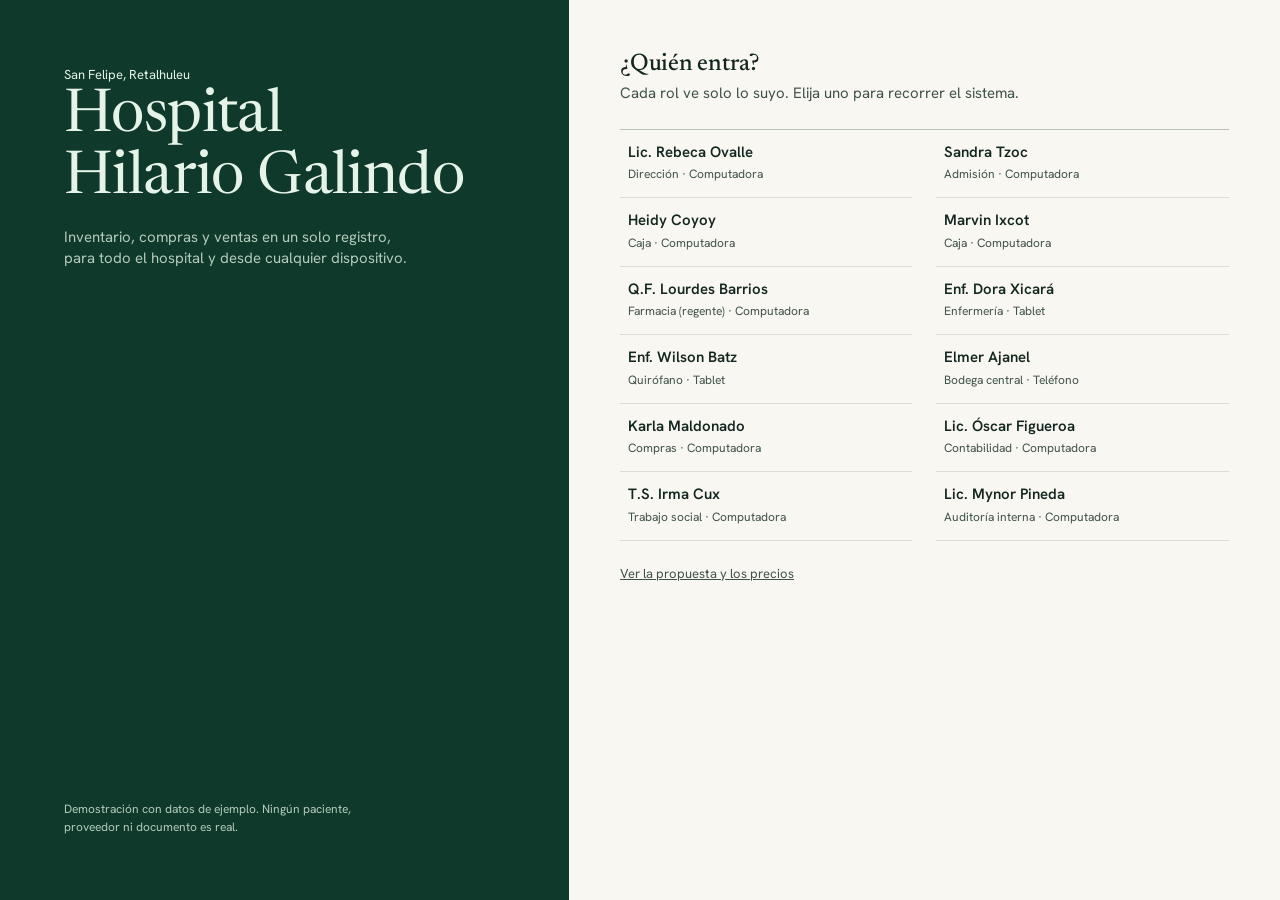
==== index.html @ c1bf3d7d "Demo del sistema y propuesta para el Hospital Hilario Galindo Co-Authored-By: Claude Opus 5.5 <norep" ====
<!doctype html>
<html lang="es">
<head>
<meta charset="utf-8">
<meta name="viewport" content="width=device-width, initial-scale=1, viewport-fit=cover">
<title>Hospital Hilario Galindo · Inventario, compras y ventas</title>
<meta name="description" content="Demostración del sistema de inventario, compras y ventas para el Patronato Pro-Salud del Hospital Hilario Galindo.">
<meta name="robots" content="noindex">
<meta name="theme-color" content="#1d4438">
<link rel="icon" href="data:image/svg+xml,%3Csvg xmlns='http://www.w3.org/2000/svg' viewBox='0 0 32 32'%3E%3Crect width='32' height='32' rx='6' fill='%231d4438'/%3E%3Cpath d='M13 7h6v6h6v6h-6v6h-6v-6H7v-6h6z' fill='%23f6f1e6'/%3E%3C/svg%3E">
<link rel="preconnect" href="https://fonts.googleapis.com">
<link rel="preconnect" href="https://fonts.gstatic.com" crossorigin>
<link href="https://fonts.googleapis.com/css2?family=Hanken+Grotesk:wght@400;500;600;700&family=Newsreader:opsz,wght@6..72,400;6..72,500&display=swap" rel="stylesheet">
<link rel="stylesheet" href="css/app.css">
</head>
<body>
<div id="raiz"></div>
<script src="js/iconos.js"></script>
<script src="js/datos.js"></script>
<script src="js/motor.js"></script>
<script src="js/ui.js"></script>
<script src="js/app.js"></script>
<script src="js/vistas/comun.js"></script>
<script src="js/vistas/operacion.js"></script>
<script src="js/vistas/inventario.js"></script>
<script src="js/vistas/control.js"></script>
</body>
</html>
---- css/app.css ----
/* Hospital Hilario Galindo · Demo ERP
   Idea: libro de registro. Hojas de papel cálido, líneas finas, cifras alineadas,
   verde pino del hospital y un solo color de alerta. */
:root {
  --papel: oklch(97.6% .009 95);
  --hoja: oklch(99.2% .004 95);
  --hoja-2: oklch(95.2% .012 110);
  --linea: oklch(89.5% .014 120);
  --linea-f: oklch(80% .02 130);
  --tinta: oklch(25% .028 170);
  --tinta-2: oklch(42% .026 170);
  --tinta-3: oklch(50% .022 170);
  --pino: oklch(31% .052 168);
  --pino-2: oklch(38% .06 168);
  --pino-3: oklch(46% .07 165);
  --pino-suave: oklch(93% .03 160);
  --sobre-pino: oklch(95% .02 150);
  --sobre-pino-2: oklch(82% .035 155);
  --alerta: oklch(50% .17 32);
  --alerta-suave: oklch(94.5% .035 40);
  --ambar: oklch(52% .11 75);
  --ambar-suave: oklch(94.5% .05 88);
  --bien: oklch(44% .09 155);
  --bien-suave: oklch(93.5% .045 155);
  --azul: oklch(44% .09 245);
  --azul-suave: oklch(94% .025 245);
  --titulo: 'Newsreader', Georgia, serif;
  --cuerpo: 'Hanken Grotesk', 'Segoe UI', sans-serif;
  --ease-out: cubic-bezier(.23, 1, .32, 1);
  --r: 6px;
  --lateral: 236px;
  --s1: 4px; --s2: 8px; --s3: 12px; --s4: 16px; --s5: 24px; --s6: 32px; --s7: 48px;
  --t-xs: .75rem; --t-s: .8125rem; --t-m: .9375rem; --t-l: 1.125rem; --t-xl: 1.5rem; --t-xxl: clamp(1.75rem, 1.4rem + 1.2vw, 2.25rem);
}
* { box-sizing: border-box; }
html { -webkit-text-size-adjust: 100%; }
body { margin: 0; background: var(--papel); color: var(--tinta); font: 400 var(--t-m)/1.45 var(--cuerpo); -webkit-font-smoothing: antialiased; overflow-x: hidden; }
h1, h2, h3, p { margin: 0; }
h1, h2 { font-family: var(--titulo); font-weight: 500; letter-spacing: -.01em; line-height: 1.15; }
h1 { font-size: var(--t-xxl); }
h2 { font-size: var(--t-xl); }
h3 { font-size: var(--t-m); font-weight: 650; }
a { color: inherit; }
button, input, select, textarea { font: inherit; color: inherit; }
button { cursor: pointer; background: none; border: 0; padding: 0; }
svg.ic { width: 1.15em; height: 1.15em; flex: none; stroke: currentColor; stroke-width: 1.75; fill: none; stroke-linecap: round; stroke-linejoin: round; vertical-align: -.2em; }
:focus-visible { outline: 2px solid var(--pino-3); outline-offset: 2px; }
.sr { position: absolute; width: 1px; height: 1px; overflow: hidden; clip-path: inset(50%); }
.num { font-variant-numeric: tabular-nums; }
.der { text-align: right; }
.mudo { color: var(--tinta-2); }
.peq { font-size: var(--t-s); }
.fuerte { font-weight: 650; }
.nowrap { white-space: nowrap; }

/* ---------- marco ---------- */
.banda { background: var(--pino); color: var(--sobre-pino); font-size: var(--t-xs); padding: 5px var(--s4); display: flex; gap: var(--s4); align-items: center; justify-content: space-between; letter-spacing: .01em; border-bottom: 1px solid var(--pino-2); }
.banda a { color: var(--sobre-pino); }
.app { display: grid; grid-template-columns: var(--lateral) minmax(0, 1fr); min-height: calc(100dvh - 28px); }
.lateral { background: var(--pino); color: var(--sobre-pino); display: flex; flex-direction: column; position: sticky; top: 0; height: 100dvh; padding: var(--s4) var(--s3); overflow-y: auto; }
.marca { padding: var(--s2) var(--s2) var(--s5); }
.marca b { display: block; font: 500 1.25rem/1.15 var(--titulo); }
.marca span { font-size: var(--t-xs); color: var(--sobre-pino-2); }
.menu { display: flex; flex-direction: column; gap: 2px; flex: 1; }
.menu a { display: flex; align-items: center; gap: var(--s3); padding: 9px var(--s3); border-radius: var(--r); text-decoration: none; color: var(--sobre-pino-2); font-weight: 500; position: relative; transition: background-color 140ms var(--ease-out), color 140ms var(--ease-out); }
.menu a[aria-current] { background: var(--pino-2); color: var(--sobre-pino); }
.menu .cuenta { margin-left: auto; font-size: var(--t-xs); background: var(--alerta); color: var(--hoja); min-width: 20px; height: 20px; padding: 0 6px; border-radius: 10px; display: grid; place-items: center; font-variant-numeric: tabular-nums; }
.quien { border-top: 1px solid var(--pino-2); padding: var(--s3) var(--s2) 0; margin-top: var(--s3); font-size: var(--t-s); }
.quien b { display: block; font-weight: 600; }
.quien span { color: var(--sobre-pino-2); font-size: var(--t-xs); display: block; }
.quien button { color: var(--sobre-pino-2); display: inline-flex; gap: var(--s2); align-items: center; margin-top: var(--s2); min-height: 32px; font-size: var(--t-s); }
.central { min-width: 0; display: flex; flex-direction: column; }
.tope { display: flex; align-items: center; gap: var(--s4); padding: var(--s3) var(--s6); border-bottom: 1px solid var(--linea); background: var(--papel); position: sticky; top: 0; z-index: 20; }
.tope .ruta { font-size: var(--t-s); color: var(--tinta-2); white-space: nowrap; overflow: hidden; text-overflow: ellipsis; min-width: 0; }
.buscar-global { margin-left: auto; position: relative; flex: 0 1 340px; min-width: 0; }
.buscar-global svg { position: absolute; left: 10px; top: 50%; transform: translateY(-50%); color: var(--tinta-2); pointer-events: none; }
.buscar-global input[type=search] { width: 100%; padding: 8px 12px 8px 34px; border: 1px solid var(--linea-f); border-radius: var(--r); background: var(--hoja); min-height: 38px; }
.pulso { display: inline-flex; align-items: center; gap: var(--s2); font-size: var(--t-xs); color: var(--tinta-2); white-space: nowrap; }
.pulso i { width: 8px; height: 8px; border-radius: 50%; background: var(--bien); }
.pulso.late i { animation: late 700ms var(--ease-out); }
@keyframes late { 0% { transform: scale(1); } 40% { transform: scale(1.7); } 100% { transform: scale(1); } }
.vista { padding: var(--s5) var(--s6) var(--s7); max-width: 1440px; width: 100%; }
.cabeza { display: flex; flex-wrap: wrap; gap: var(--s3) var(--s4); align-items: flex-end; margin-bottom: var(--s5); }
.cabeza .txt { flex: 1 1 280px; min-width: 0; }
.cabeza p { color: var(--tinta-2); margin-top: var(--s1); max-width: 68ch; }
.acciones { display: flex; flex-wrap: wrap; gap: var(--s2); align-items: center; }
.barra-movil { display: none; }

/* ---------- botones ---------- */
.btn { display: inline-flex; align-items: center; justify-content: center; gap: var(--s2); padding: 8px 14px; min-height: 40px; border-radius: var(--r); font-weight: 600; font-size: var(--t-s); border: 1px solid var(--linea-f); background: var(--hoja); color: var(--tinta); text-decoration: none; white-space: nowrap; transition: background-color 140ms var(--ease-out), border-color 140ms var(--ease-out), transform 120ms var(--ease-out); }
.btn:active { transform: scale(.97); }
.btn.pri { background: var(--pino); border-color: var(--pino); color: var(--sobre-pino); }
.btn.peligro { background: var(--alerta); border-color: var(--alerta); color: var(--hoja); }
.btn.nada { border-color: transparent; background: transparent; color: var(--tinta-2); }
.btn.chico { min-height: 32px; padding: 4px 10px; }
.btn[disabled] { opacity: .5; cursor: not-allowed; }
.ojo, .lapiz { display: inline-grid; place-items: center; width: 34px; height: 34px; border-radius: var(--r); color: var(--tinta-2); transition: background-color 140ms var(--ease-out); }
.ojo:active, .lapiz:active { transform: scale(.97); }
@media (hover: hover) and (pointer: fine) {
  .btn:hover { background: var(--hoja-2); }
  .btn.pri:hover { background: var(--pino-2); }
  .btn.peligro:hover { background: oklch(45% .17 32); }
  .menu a:hover { background: var(--pino-2); color: var(--sobre-pino); }
  .ojo:hover, .lapiz:hover { background: var(--hoja-2); color: var(--tinta); }
  tr.clic:hover td { background: var(--hoja-2); }
  .fila-pend:hover { background: var(--hoja-2); }
  .opcion:hover { background: var(--hoja-2); }
  .persona:hover { background: var(--hoja-2); }
}

/* ---------- pestañas y filtros ---------- */
.tabs { display: flex; flex-wrap: wrap; gap: var(--s1) var(--s5); border-bottom: 1px solid var(--linea-f); margin-bottom: var(--s5); }
.tabs a, .tabs button { padding: var(--s2) 0 10px; text-decoration: none; color: var(--tinta-2); font-weight: 550; font-size: var(--t-m); border-bottom: 2px solid transparent; margin-bottom: -1px; display: inline-flex; gap: 6px; align-items: center; min-height: 40px; }
.tabs [aria-selected="true"] { color: var(--tinta); border-color: var(--pino); }
.tabs .cuenta { font-size: var(--t-xs); background: var(--alerta-suave); color: var(--alerta); padding: 0 6px; border-radius: 9px; font-variant-numeric: tabular-nums; }
.filtros { display: flex; flex-wrap: wrap; gap: var(--s2) var(--s3); align-items: center; margin-bottom: var(--s4); }
.filtros .campo-b { flex: 1 1 260px; position: relative; min-width: 0; }
.filtros .campo-b input[type=search] { padding-left: 34px; }
.filtros .campo-b svg { position: absolute; left: 10px; top: 50%; transform: translateY(-50%); color: var(--tinta-2); pointer-events: none; }
.chips { display: flex; flex-wrap: wrap; gap: var(--s1); }
.chip { padding: 5px 12px; border-radius: 16px; border: 1px solid var(--linea-f); font-size: var(--t-s); font-weight: 550; color: var(--tinta-2); min-height: 34px; display: inline-flex; align-items: center; gap: 6px; background: var(--hoja); transition: background-color 140ms var(--ease-out); }
.chip[aria-pressed="true"] { background: var(--pino); color: var(--sobre-pino); border-color: var(--pino); }
.chip:active { transform: scale(.97); }

/* ---------- campos ---------- */
.campo { display: flex; flex-direction: column; gap: var(--s1); min-width: 0; }
.campo label, .etq { font-size: var(--t-s); font-weight: 600; color: var(--tinta-2); }
.campo .ayuda { font-size: var(--t-xs); color: var(--tinta-2); }
input[type=text], input[type=search], input[type=number], input[type=date], input[type=tel], input[type=password], select, textarea { width: 100%; padding: 8px 10px; border: 1px solid var(--linea-f); border-radius: var(--r); background: var(--hoja); min-height: 40px; }
input:focus, select:focus, textarea:focus { outline: 2px solid var(--pino-3); outline-offset: 0; border-color: var(--pino-3); }
textarea { min-height: 72px; resize: vertical; }
.rejilla { display: grid; grid-template-columns: repeat(auto-fit, minmax(190px, 1fr)); gap: var(--s4); }
.rejilla .ancho { grid-column: 1 / -1; }

/* ---------- tablas (se vuelven fichas en teléfono: nada se mueve a los lados) ---------- */
.tabla-marco { background: var(--hoja); border: 1px solid var(--linea); border-radius: var(--r); }
table.t { width: 100%; border-collapse: collapse; font-size: var(--t-s); font-variant-numeric: tabular-nums; }
table.t th { text-align: left; font-weight: 600; font-size: var(--t-xs); color: var(--tinta-2); padding: 10px 12px; border-bottom: 1px solid var(--linea-f); white-space: nowrap; background: var(--hoja); }
table.t td { padding: 9px 12px; border-bottom: 1px solid var(--linea); vertical-align: middle; overflow-wrap: anywhere; transition: background-color 120ms var(--ease-out); }
table.t tr:last-child td { border-bottom: 0; }
table.t .der { text-align: right; }
table.t tfoot td { border-top: 1px solid var(--tinta-3); border-bottom: 0; font-weight: 650; }
tr.clic { cursor: pointer; }
.t-sub { display: block; color: var(--tinta-2); font-size: var(--t-xs); }
.pagina { display: flex; align-items: center; justify-content: space-between; gap: var(--s3); padding: var(--s2) var(--s3); border-top: 1px solid var(--linea); font-size: var(--t-s); color: var(--tinta-2); flex-wrap: wrap; }
.pagina .acciones { gap: var(--s1); }
.vacio { padding: var(--s6) var(--s4); text-align: center; color: var(--tinta-2); }
.vacio b { display: block; color: var(--tinta); font: 500 var(--t-l) var(--titulo); margin-bottom: var(--s1); }

/* ---------- marcas ---------- */
.et { display: inline-flex; align-items: center; gap: 4px; padding: 1px 8px; border-radius: 10px; font-size: var(--t-xs); font-weight: 600; white-space: nowrap; background: var(--hoja-2); color: var(--tinta-2); }
.et.bien { background: var(--bien-suave); color: var(--bien); }
.et.alerta { background: var(--alerta-suave); color: var(--alerta); }
.et.ambar { background: var(--ambar-suave); color: var(--ambar); }
.et.azul { background: var(--azul-suave); color: var(--azul); }
.et.pino { background: var(--pino-suave); color: var(--pino-2); }

/* ---------- inicio ---------- */
.dos { display: grid; grid-template-columns: minmax(0, 1.7fr) minmax(280px, 1fr); gap: var(--s6); align-items: start; }
.cifras { display: flex; flex-wrap: wrap; border-top: 1px solid var(--tinta-3); border-bottom: 1px solid var(--linea-f); margin-bottom: var(--s6); }
.cifra { flex: 1 1 170px; padding: var(--s3) var(--s4) var(--s3) 0; min-width: 0; }
.cifra + .cifra { padding-left: var(--s4); border-left: 1px solid var(--linea); }
.cifra span { display: block; font-size: var(--t-xs); font-weight: 600; color: var(--tinta-2); }
.cifra b { display: block; font: 500 clamp(1.3rem, 1.1rem + .7vw, 1.65rem)/1.2 var(--titulo); font-variant-numeric: lining-nums tabular-nums; margin-top: 2px; overflow-wrap: anywhere; }
.cifra small { font-size: var(--t-xs); color: var(--tinta-2); }
.seccion { margin-bottom: var(--s6); }
.seccion > h2, .seccion > .sub-cab h2 { font-size: var(--t-l); margin-bottom: var(--s3); }
.sub-cab { display: flex; gap: var(--s3); justify-content: space-between; align-items: baseline; flex-wrap: wrap; }
.pend { border-top: 1px solid var(--linea-f); }
.fila-pend { display: flex; align-items: center; gap: var(--s3); padding: var(--s3) var(--s2); border-bottom: 1px solid var(--linea); text-decoration: none; min-height: 52px; transition: background-color 120ms var(--ease-out); }
.fila-pend b { font: 500 1.25rem var(--titulo); min-width: 44px; font-variant-numeric: lining-nums tabular-nums; text-align: right; }
.fila-pend .q { flex: 1; min-width: 0; }
.fila-pend .q span { display: block; font-size: var(--t-xs); color: var(--tinta-2); }
.fila-pend.alerta b { color: var(--alerta); }
.fila-pend.ambar b { color: var(--ambar); }
.vivo { list-style: none; margin: 0; padding: 0; font-size: var(--t-s); }
.vivo li { display: grid; grid-template-columns: 20px minmax(0, 1fr) auto; gap: var(--s2); padding: 7px 0; border-bottom: 1px solid var(--linea); align-items: start; }
.vivo li.nuevo { animation: entra 320ms var(--ease-out); }
.vivo li.mal { color: var(--alerta); }
.vivo small { display: block; color: var(--tinta-2); font-size: var(--t-xs); }
.vivo time { color: var(--tinta-2); font-size: var(--t-xs); font-variant-numeric: tabular-nums; }
@keyframes entra { from { opacity: 0; transform: translateY(-6px); } to { opacity: 1; transform: translateY(0); } }
.barras { width: 100%; height: auto; display: block; }
.barras text { font: 500 11px var(--cuerpo); fill: var(--tinta-2); }
.area { display: grid; grid-template-columns: minmax(0, 1fr) auto; gap: 2px var(--s3); padding: var(--s2) 0; font-size: var(--t-s); }
.area i { grid-column: 1 / -1; height: 6px; background: var(--hoja-2); border-radius: 3px; overflow: hidden; display: block; }
.area i u { display: block; height: 100%; background: var(--pino-3); border-radius: 3px; }

/* ---------- ficha de cuenta ---------- */
.ficha { display: grid; grid-template-columns: repeat(auto-fit, minmax(150px, 1fr)); gap: var(--s3) var(--s5); padding: var(--s4) 0; border-top: 1px solid var(--tinta-3); border-bottom: 1px solid var(--linea-f); margin-bottom: var(--s5); }
.ficha div span { display: block; font-size: var(--t-xs); color: var(--tinta-2); font-weight: 600; }
.ficha div b { font-weight: 550; overflow-wrap: anywhere; }
.totales { margin-left: auto; width: min(100%, 340px); font-size: var(--t-m); margin-top: var(--s4); }
.totales div { display: flex; justify-content: space-between; gap: var(--s4); padding: 5px 0; font-variant-numeric: tabular-nums; }
.totales .gran { font: 500 var(--t-xl) var(--titulo); border-top: 1px solid var(--tinta-3); padding-top: var(--s2); margin-top: var(--s1); font-variant-numeric: lining-nums tabular-nums; }
.nota { display: flex; gap: var(--s3); padding: var(--s3) var(--s4); border-radius: var(--r); background: var(--ambar-suave); color: oklch(36% .08 75); font-size: var(--t-s); margin-bottom: var(--s4); align-items: flex-start; }
.nota.info { background: var(--azul-suave); color: oklch(34% .08 245); }
.nota.alerta { background: var(--alerta-suave); color: oklch(40% .15 32); }
.nota.bien { background: var(--bien-suave); color: oklch(34% .08 155); }

/* ---------- hojas apiladas ---------- */
.capa { position: fixed; inset: 0; background: oklch(25% .03 170 / .38); display: flex; justify-content: flex-end; animation: velo 200ms var(--ease-out); }
@keyframes velo { from { opacity: 0; } }
.capa.sale { opacity: 0; transition: opacity 150ms var(--ease-out); }
.hoja { background: var(--hoja); width: min(100%, var(--ancho, 560px)); height: 100dvh; display: flex; flex-direction: column; animation: hoja 260ms var(--ease-out); box-shadow: -8px 0 32px oklch(25% .03 170 / .14); }
.capa.sale .hoja { transform: translateX(32px); transition: transform 150ms var(--ease-out); }
@keyframes hoja { from { transform: translateX(40px); opacity: .4; } to { transform: translateX(0); opacity: 1; } }
.hoja-cab { display: flex; gap: var(--s3); align-items: flex-start; justify-content: space-between; padding: var(--s4) var(--s5); border-bottom: 1px solid var(--linea); }
.hoja-cab h2 { font-size: var(--t-xl); }
.hoja-cab p { color: var(--tinta-2); font-size: var(--t-s); margin-top: 2px; }
.hoja-cuerpo { flex: 1; overflow-y: auto; padding: var(--s5); display: flex; flex-direction: column; gap: var(--s4); overscroll-behavior: contain; }
.hoja-pie { display: flex; gap: var(--s3); justify-content: flex-end; flex-wrap: wrap; padding: var(--s3) var(--s5); border-top: 1px solid var(--linea); background: var(--hoja); }
.dialogo .hoja { height: auto; max-height: 90dvh; margin: auto; border-radius: var(--r); animation: dialogo 200ms var(--ease-out); width: min(calc(100% - 32px), 440px); }
@keyframes dialogo { from { transform: scale(.97); opacity: 0; } }
.dialogo { justify-content: center; }
.avisos { position: fixed; right: var(--s4); bottom: var(--s4); z-index: 100000; display: flex; flex-direction: column; gap: var(--s2); width: min(380px, calc(100vw - 32px)); pointer-events: none; }
.aviso { background: var(--tinta); color: var(--hoja); border-radius: var(--r); padding: var(--s3) var(--s4); font-size: var(--t-s); display: flex; gap: var(--s3); align-items: flex-start; animation: aviso 240ms var(--ease-out); pointer-events: auto; box-shadow: 0 6px 20px oklch(25% .03 170 / .25); }
.aviso.mal { background: var(--alerta); }
.aviso.sale { opacity: 0; transform: translateY(6px); transition: opacity 160ms var(--ease-out), transform 160ms var(--ease-out); }
@keyframes aviso { from { opacity: 0; transform: translateY(10px); } }

/* ---------- selector con buscador ---------- */
.selector { position: relative; }
.opciones { border: 1px solid var(--linea-f); border-radius: var(--r); background: var(--hoja); max-height: 280px; overflow-y: auto; margin-top: var(--s1); }
.opcion { display: block; width: 100%; text-align: left; padding: 8px 12px; border-bottom: 1px solid var(--linea); font-size: var(--t-s); min-height: 44px; transition: background-color 120ms var(--ease-out); }
.opcion:last-child { border-bottom: 0; }
.opcion span { display: block; font-size: var(--t-xs); color: var(--tinta-2); }
.lineas { display: flex; flex-direction: column; border-top: 1px solid var(--linea-f); }
.linea { display: grid; grid-template-columns: minmax(0, 1fr) auto; gap: var(--s2) var(--s3); padding: var(--s3) 0; border-bottom: 1px solid var(--linea); align-items: center; }
.linea .campos { grid-column: 1 / -1; display: grid; grid-template-columns: repeat(auto-fit, minmax(96px, 1fr)); gap: var(--s2); }
.linea .campos label { font-size: var(--t-xs); color: var(--tinta-2); display: flex; flex-direction: column; gap: 2px; }

/* ---------- entrada ---------- */
.entrada { min-height: 100dvh; display: grid; grid-template-columns: minmax(0, 1fr) minmax(0, 1.25fr); }
.entrada-izq { background: var(--pino); color: var(--sobre-pino); padding: clamp(24px, 5vw, 64px); display: flex; flex-direction: column; justify-content: space-between; gap: var(--s6); }
.entrada-izq h1 { font-size: clamp(2.2rem, 1.5rem + 3vw, 3.75rem); font-weight: 400; line-height: 1.04; }
.entrada-izq p { color: var(--sobre-pino-2); max-width: 44ch; margin-top: var(--s4); }
.entrada-izq .pie { font-size: var(--t-xs); color: var(--sobre-pino-2); }
.entrada-der { padding: clamp(20px, 4vw, 56px); overflow-y: auto; }
.entrada-der h2 { margin-bottom: var(--s1); }
.personas { display: grid; grid-template-columns: repeat(auto-fill, minmax(250px, 1fr)); margin-top: var(--s5); border-top: 1px solid var(--linea-f); column-gap: var(--s5); }
.persona { text-align: left; padding: var(--s3) var(--s2); border-bottom: 1px solid var(--linea); display: block; width: 100%; min-height: 56px; transition: background-color 120ms var(--ease-out); }
.persona b { display: block; font-weight: 600; }
.persona span { font-size: var(--t-xs); color: var(--tinta-2); }
.persona:active { transform: scale(.985); }

/* ---------- dispositivos ---------- */
.salon { display: grid; grid-template-columns: minmax(0, 1.5fr) minmax(0, 1fr) minmax(0, .62fr); gap: var(--s4); align-items: start; }
.aparato { min-width: 0; }
.aparato > div.cab { display: flex; justify-content: space-between; gap: var(--s2); font-size: var(--t-s); margin-bottom: var(--s2); }
.aparato .marco { background: var(--tinta); padding: 8px; border-radius: 12px; }
.aparato .pantalla { overflow: hidden; border-radius: 6px; background: var(--papel); position: relative; }
.aparato iframe { border: 0; display: block; transform-origin: 0 0; }

/* ---------- documento ---------- */
.doc { font-size: var(--t-s); color: var(--tinta); }
.doc header { display: flex; justify-content: space-between; gap: var(--s4); border-bottom: 1px solid var(--tinta-3); padding-bottom: var(--s3); margin-bottom: var(--s3); flex-wrap: wrap; }
.doc header b { font: 500 var(--t-l) var(--titulo); display: block; }
.doc .sello { display: inline-block; border: 1px solid var(--alerta); color: var(--alerta); padding: 1px 8px; font-size: var(--t-xs); font-weight: 650; border-radius: 3px; margin-top: var(--s1); }
.doc dl { display: grid; grid-template-columns: max-content minmax(0, 1fr); gap: 2px var(--s3); margin: 0 0 var(--s3); }
.doc dt { color: var(--tinta-2); }
.doc dd { margin: 0; overflow-wrap: anywhere; }

.matriz { font-size: var(--t-s); }
.oculto { display: none !important; }

/* ---------- tablet: riel de iconos ---------- */
@media (max-width: 1100px) {
  :root { --lateral: 76px; }
  .lateral { padding: var(--s3) var(--s2); }
  .marca { padding: var(--s1) 0 var(--s3); text-align: center; }
  .marca b { font-size: .875rem; }
  .marca span, .quien b, .quien span { display: none; }
  .menu a { flex-direction: column; gap: 2px; padding: 8px 2px; font-size: 10.5px; text-align: center; min-height: 52px; justify-content: center; }
  .menu .cuenta { position: absolute; top: 2px; right: 4px; margin: 0; min-width: 16px; height: 16px; font-size: 10px; padding: 0 4px; }
  .quien { text-align: center; padding: var(--s2) 0 0; }
  .quien button span { display: none; }
  .tope, .vista { padding-left: var(--s5); padding-right: var(--s5); }
  .dos { grid-template-columns: minmax(0, 1fr); gap: var(--s5); }
  .salon { grid-template-columns: minmax(0, 1fr) minmax(0, 1fr); }
  .salon .aparato:first-child { grid-column: 1 / -1; }
}

/* ---------- teléfono: barra abajo y tablas en fichas ---------- */
@media (max-width: 720px) {
  .app { grid-template-columns: minmax(0, 1fr); }
  .lateral { display: none; }
  .tope { padding: var(--s2) var(--s4); gap: var(--s2); flex-wrap: wrap; }
  .tope .ruta { order: 0; flex: 1; }
  .pulso { order: 1; }
  .buscar-global { order: 2; flex: 1 1 100%; margin: 0; }
  .vista { padding: var(--s4) var(--s4) 96px; }
  .banda { padding: 4px var(--s4); font-size: 11px; }
  .banda .solo-grande { display: none; }
  .btn { min-height: 44px; }
  .chip { min-height: 44px; }
  .ojo, .lapiz { width: 44px; height: 44px; }
  input[type=text], input[type=search], input[type=number], input[type=date], input[type=tel], input[type=password], select, textarea { font-size: 16px; min-height: 44px; }
  
  .acciones .btn.pri { flex: 1 1 100%; }
  .barra-movil { display: grid; grid-auto-flow: column; grid-auto-columns: 1fr; position: fixed; left: 0; right: 0; bottom: 0; background: var(--pino); z-index: 30; padding-bottom: env(safe-area-inset-bottom); }
  .barra-movil a, .barra-movil button { color: var(--sobre-pino-2); display: flex; flex-direction: column; align-items: center; justify-content: center; gap: 2px; font-size: 11px; text-decoration: none; min-height: 58px; position: relative; font-weight: 550; }
  .barra-movil [aria-current] { color: var(--sobre-pino); background: var(--pino-2); }
  .barra-movil .cuenta { position: absolute; top: 4px; left: 54%; background: var(--alerta); color: var(--hoja); border-radius: 8px; font-size: 10px; padding: 0 5px; min-width: 16px; text-align: center; }
  table.t, table.t tbody, table.t tr, table.t td { display: block; width: 100%; }
  table.t thead { display: none; }
  table.t tr { padding: var(--s2) var(--s3); border-bottom: 1px solid var(--linea); }
  table.t tr:last-child { border-bottom: 0; }
  table.t td { padding: 3px 0; border: 0; display: flex; justify-content: space-between; gap: var(--s4); text-align: right; }
  table.t td[data-l]::before { content: attr(data-l); color: var(--tinta-2); font-size: var(--t-xs); font-weight: 600; text-align: left; flex: none; max-width: 45%; }
  table.t td.prim { display: block; text-align: left; font-size: var(--t-m); }
  table.t td.prim::before { display: none; }
  table.t td:empty { display: none; }
  table.t tfoot tr { border-top: 1px solid var(--tinta-3); }
  table.t tfoot td { border: 0; }
  .cifra { flex: 1 1 46%; padding: var(--s3) var(--s2) var(--s3) 0; }
  .cifra + .cifra { padding-left: 0; border-left: 0; }
  .tabs { gap: var(--s1) var(--s4); }
  .hoja { width: 100%; box-shadow: none; }
  .hoja-cab, .hoja-pie { padding-left: var(--s4); padding-right: var(--s4); }
  .hoja-cuerpo { padding: var(--s4); }
  .hoja-pie .btn { flex: 1 1 auto; }
  .avisos { bottom: 72px; left: var(--s4); right: var(--s4); width: auto; }
  .entrada { grid-template-columns: minmax(0, 1fr); }
  .entrada-izq { gap: var(--s4); }
  .entrada-izq .pie { display: none; }
  .salon { grid-template-columns: minmax(0, 1fr); }
}
@media (prefers-reduced-motion: reduce) {
  .hoja, .dialogo .hoja, .aviso, .vivo li.nuevo { animation: velo 160ms linear; }
  .capa.sale .hoja { transform: none; }
  .pulso.late i { animation: none; }
  .btn:active, .chip:active, .ojo:active, .lapiz:active, .persona:active { transform: none; }
}
@media print {
  body * { visibility: hidden; }
  .capa:last-of-type .doc, .capa:last-of-type .doc * { visibility: visible; }
  .capa:last-of-type .doc { position: absolute; left: 0; top: 0; width: 100%; }
}
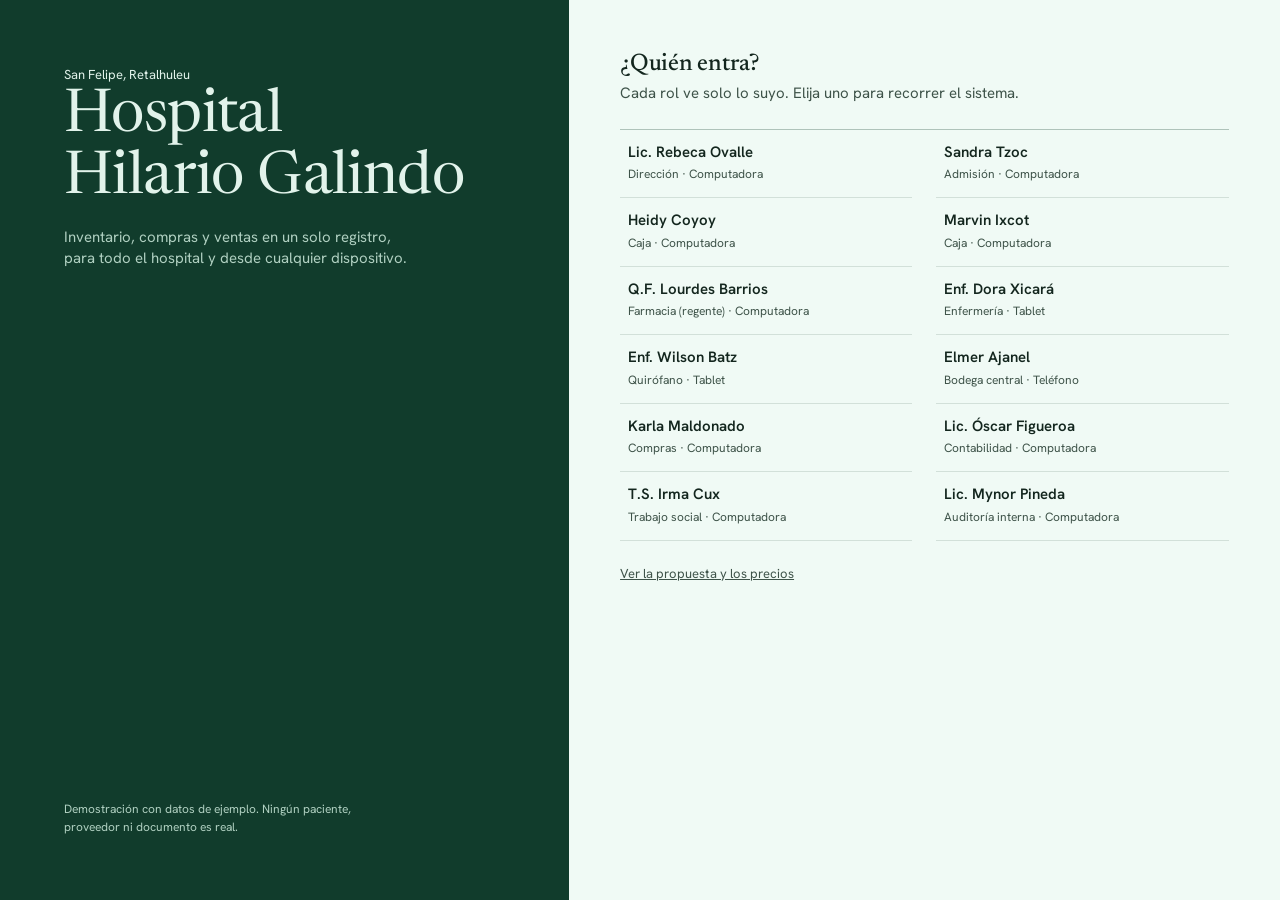
==== commit 3fe8baf9: "Venta directa en farmacia, mapa, rastreo de lote y propuesta nueva Co-Authored-By: Claude Opus 5.5 <" ====
--- a/index.html
+++ b/index.html
@@ -12,6 +12,7 @@
 <link rel="preconnect" href="https://fonts.gstatic.com" crossorigin>
 <link href="https://fonts.googleapis.com/css2?family=Hanken+Grotesk:wght@400;500;600;700&family=Newsreader:opsz,wght@6..72,400;6..72,500&display=swap" rel="stylesheet">
 <link rel="stylesheet" href="css/app.css">
+<script src="js/tema.js"></script>
 </head>
 <body>
 <div id="raiz"></div>
@@ -24,5 +25,7 @@
 <script src="js/vistas/operacion.js"></script>
 <script src="js/vistas/inventario.js"></script>
 <script src="js/vistas/control.js"></script>
+<script src="js/vistas/mostrador.js"></script>
+<script src="js/vistas/mapa.js"></script>
 </body>
 </html>
--- a/css/app.css
+++ b/css/app.css
@@ -337,3 +337,94 @@
   .capa:last-of-type .doc, .capa:last-of-type .doc * { visibility: visible; }
   .capa:last-of-type .doc { position: absolute; left: 0; top: 0; width: 100%; }
 }
+
+/* ---------- identidad ---------- */
+.marca { position: relative; }
+.marca .cruz { width: 26px; height: 26px; fill: var(--sobre-pino); display: block; margin-bottom: var(--s2); }
+.tonos { display: flex; flex-wrap: wrap; gap: var(--s2); }
+.tono { display: inline-flex; align-items: center; gap: var(--s2); padding: 6px 12px 6px 6px; border: 1px solid var(--linea-f); border-radius: 20px; font-size: var(--t-s); font-weight: 550; background: var(--hoja); min-height: 40px; }
+.tono i { width: 26px; height: 26px; border-radius: 50%; background: oklch(52% .09 var(--t)); }
+.tono[aria-pressed="true"] { border-color: var(--tinta); }
+.tono:active { transform: scale(.97); }
+
+/* ---------- mostrador ---------- */
+.pos { display: grid; grid-template-columns: minmax(0, 1fr) minmax(320px, 400px); gap: var(--s5); align-items: start; }
+.pos-der { background: var(--hoja); border: 1px solid var(--linea-f); border-radius: 10px; padding: var(--s4); display: flex; flex-direction: column; gap: var(--s3); position: sticky; top: 76px; max-height: calc(100dvh - 92px); overflow-y: auto; }
+.pos-der .totales { margin-top: 0; font-size: var(--t-s); }
+.escaner { position: relative; }
+.escaner svg { position: absolute; left: 14px; top: 50%; transform: translateY(-50%); width: 22px; height: 22px; color: var(--pino-3); pointer-events: none; }
+.escaner input[type=search] { min-height: 56px; font-size: 1.125rem; padding-left: 46px; border-color: var(--pino-3); border-radius: 10px; }
+.prods { display: grid; grid-template-columns: repeat(auto-fill, minmax(200px, 1fr)); gap: var(--s2); }
+.prod { display: flex; flex-direction: column; gap: 2px; text-align: left; padding: var(--s3); background: var(--hoja); border: 1px solid var(--linea); border-radius: 8px; min-height: 104px; font-size: var(--t-s); transition: border-color 120ms var(--ease-out), transform 120ms var(--ease-out); }
+button.prod:active { transform: scale(.97); }
+.prod b { font-weight: 600; font-size: var(--t-m); line-height: 1.25; }
+.prod .fila { display: flex; justify-content: space-between; gap: var(--s2); margin-top: auto; padding-top: var(--s1); }
+.prod .precio { font-weight: 650; color: var(--tinta); }
+.prod .marcas { display: flex; flex-wrap: wrap; gap: 4px; }
+.prod.agotado { background: var(--hoja-2); gap: var(--s1); align-items: flex-start; }
+.ticket { display: flex; flex-direction: column; }
+.tl { display: flex; flex-direction: column; gap: var(--s1); padding: var(--s2) 0; border-bottom: 1px solid var(--linea); animation: entra 200ms var(--ease-out); }
+.tl-a b { display: block; font-weight: 600; font-size: var(--t-s); }
+.tl-b { display: flex; justify-content: space-between; align-items: center; gap: var(--s2); font-size: var(--t-s); }
+.paso { display: inline-flex; align-items: center; gap: var(--s1); border: 1px solid var(--linea-f); border-radius: 8px; }
+.paso button { width: 36px; height: 36px; display: grid; place-items: center; color: var(--tinta-2); }
+.paso button:active { transform: scale(.97); }
+.paso b { min-width: 26px; text-align: center; }
+.rx { display: grid; grid-template-columns: 1fr 1fr 1fr; gap: var(--s1); }
+.rx input[type=text] { min-height: 36px; padding: 4px 8px; font-size: var(--t-s); }
+.vuelto span { display: block; font-size: var(--t-s); font-weight: 600; color: var(--tinta-2); }
+.vuelto b { font: 500 1.375rem var(--titulo); font-variant-numeric: lining-nums tabular-nums; }
+.btn.cobrar { min-height: 56px; font-size: 1.0625rem; }
+
+/* ---------- mapa ---------- */
+.plano { display: grid; gap: var(--s2); grid-template-columns: repeat(12, minmax(0, 1fr)); grid-template-areas: "em em em ad ad ad ce ce ce lb lb lb" "fx fx fx bc bc bc qx qx qx qx qx qx" "en en en en en en en en en en en en"; }
+.area-h { background: var(--hoja); border: 1px solid var(--linea-f); border-radius: 10px; padding: var(--s3) var(--s4); text-align: left; display: flex; flex-direction: column; gap: var(--s2); min-width: 0; transition: border-color 140ms var(--ease-out); }
+button.area-h:active { transform: scale(.985); }
+.area-h.ambar { border-color: var(--ambar); }
+.area-h.alerta { border-color: var(--alerta); }
+.area-h.cambio { animation: cambio 900ms var(--ease-out); }
+@keyframes cambio { 0% { background: var(--pino-suave); } 100% { background: var(--hoja); } }
+.area-t { display: flex; align-items: center; gap: var(--s2); font-weight: 650; font-size: var(--t-s); }
+.dato { display: flex; align-items: baseline; gap: 6px; font-size: var(--t-s); color: var(--tinta-2); }
+.dato b { font: 500 1.5rem var(--titulo); color: var(--tinta); font-variant-numeric: lining-nums tabular-nums; }
+.salas { display: grid; grid-template-columns: repeat(4, minmax(0, 1fr)); gap: var(--s2); flex: 1; }
+.sala, .cama { border: 1px solid var(--linea); border-radius: 8px; padding: var(--s2); text-align: left; background: var(--papel); min-width: 0; display: flex; flex-direction: column; font-size: var(--t-xs); color: var(--tinta-2); transition: background-color 200ms var(--ease-out); }
+.sala b, .cama b { color: var(--tinta); font-weight: 650; font-size: var(--t-s); }
+.sala span, .cama span { overflow: hidden; text-overflow: ellipsis; white-space: nowrap; }
+.sala.llena, .cama.llena { background: var(--pino); border-color: var(--pino); color: var(--sobre-pino-2); }
+.sala.llena b, .cama.llena b { color: var(--sobre-pino); }
+.camas { display: grid; grid-template-columns: repeat(14, minmax(0, 1fr)); gap: var(--s1); }
+.cama { min-height: 54px; padding: 6px; }
+
+/* ---------- rastreo y tablero ---------- */
+.ruta-l { list-style: none; margin: 0; padding: 0; }
+.ruta-l li { display: grid; grid-template-columns: 24px minmax(0, 1fr); gap: var(--s3); padding-bottom: var(--s4); position: relative; }
+.ruta-l li:not(:last-child)::after { content: ''; position: absolute; left: 11px; top: 26px; bottom: 2px; width: 1px; background: var(--linea-f); }
+.ruta-l svg { color: var(--pino-3); margin-top: 2px; }
+.ruta-l b { display: block; font-weight: 600; }
+.ruta-l span { font-size: var(--t-s); color: var(--tinta-2); }
+.portada-t { margin-bottom: var(--s5); }
+.portada-t h1 { font-size: clamp(2.2rem, 1.6rem + 2.4vw, 3.4rem); margin-top: var(--s1); font-variant-numeric: lining-nums; }
+.portada-t p { display: flex; align-items: center; gap: var(--s2); margin-top: var(--s2); font-weight: 550; }
+.portada-t .sube { color: var(--bien); }
+.portada-t .baja { color: var(--alerta); }
+.ayuda-t { font: 500 1.875rem var(--titulo); font-variant-numeric: lining-nums tabular-nums; }
+@media (max-width: 1100px) {
+  .pos { grid-template-columns: minmax(0, 1fr) minmax(280px, 340px); gap: var(--s3); }
+  .plano { grid-template-areas: "em em em em em em ad ad ad ad ad ad" "ce ce ce ce ce ce lb lb lb lb lb lb" "fx fx fx fx fx fx bc bc bc bc bc bc" "qx qx qx qx qx qx qx qx qx qx qx qx" "en en en en en en en en en en en en"; }
+  .camas { grid-template-columns: repeat(7, minmax(0, 1fr)); }
+}
+@media (max-width: 720px) {
+  .pos { grid-template-columns: minmax(0, 1fr); }
+  .pos-der { position: static; max-height: none; order: -1; }
+  .prods { grid-template-columns: minmax(0, 1fr); }
+  .plano { grid-template-columns: minmax(0, 1fr); grid-template-areas: "em" "ad" "ce" "lb" "fx" "bc" "qx" "en"; }
+  .salas { grid-template-columns: repeat(2, minmax(0, 1fr)); }
+  .camas { grid-template-columns: repeat(4, minmax(0, 1fr)); }
+  .paso button { width: 44px; height: 44px; }
+}
+@media (hover: hover) and (pointer: fine) {
+  .prod:hover { border-color: var(--pino-3); }
+  .area-h:hover { border-color: var(--pino-3); }
+}
+@media (prefers-reduced-motion: reduce) { .tl { animation: none; } button.prod:active, button.area-h:active { transform: none; } }
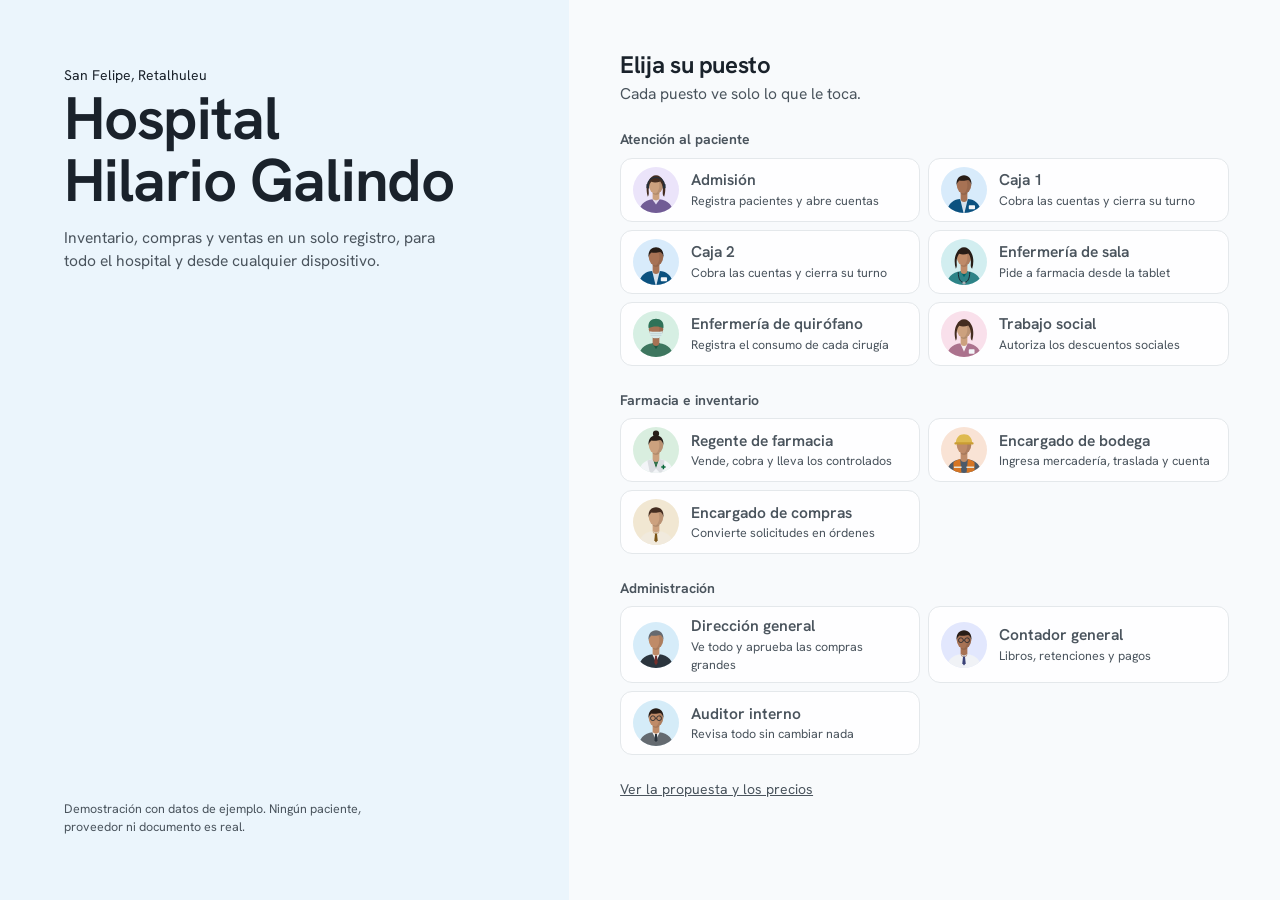
==== commit f6d315c8: "Maqueta 3D, avatares, ingreso por pasos, reglas y propuesta nueva Co-Authored-By: Claude Opus 5.5 <n" ====
--- a/index.html
+++ b/index.html
@@ -6,17 +6,18 @@
 <title>Hospital Hilario Galindo · Inventario, compras y ventas</title>
 <meta name="description" content="Demostración del sistema de inventario, compras y ventas para el Patronato Pro-Salud del Hospital Hilario Galindo.">
 <meta name="robots" content="noindex">
-<meta name="theme-color" content="#1d4438">
+<meta name="theme-color" content="#fbfcfd">
 <link rel="icon" href="data:image/svg+xml,%3Csvg xmlns='http://www.w3.org/2000/svg' viewBox='0 0 32 32'%3E%3Crect width='32' height='32' rx='6' fill='%231d4438'/%3E%3Cpath d='M13 7h6v6h6v6h-6v6h-6v-6H7v-6h6z' fill='%23f6f1e6'/%3E%3C/svg%3E">
 <link rel="preconnect" href="https://fonts.googleapis.com">
 <link rel="preconnect" href="https://fonts.gstatic.com" crossorigin>
-<link href="https://fonts.googleapis.com/css2?family=Hanken+Grotesk:wght@400;500;600;700&family=Newsreader:opsz,wght@6..72,400;6..72,500&display=swap" rel="stylesheet">
+<link href="https://fonts.googleapis.com/css2?family=Hanken+Grotesk:wght@400;500;600;700&display=swap" rel="stylesheet">
 <link rel="stylesheet" href="css/app.css">
 <script src="js/tema.js"></script>
 </head>
 <body>
 <div id="raiz"></div>
 <script src="js/iconos.js"></script>
+<script src="js/dibujos.js"></script>
 <script src="js/datos.js"></script>
 <script src="js/motor.js"></script>
 <script src="js/ui.js"></script>
@@ -27,5 +28,8 @@
 <script src="js/vistas/control.js"></script>
 <script src="js/vistas/mostrador.js"></script>
 <script src="js/vistas/mapa.js"></script>
+<script src="js/vistas/ingreso.js"></script>
+<script src="js/vistas/reglas.js"></script>
+<script src="js/vistas/guia.js"></script>
 </body>
 </html>
--- a/css/app.css
+++ b/css/app.css
@@ -2,35 +2,36 @@
    Idea: libro de registro. Hojas de papel cálido, líneas finas, cifras alineadas,
    verde pino del hospital y un solo color de alerta. */
 :root {
-  --papel: oklch(97.6% .009 95);
-  --hoja: oklch(99.2% .004 95);
-  --hoja-2: oklch(95.2% .012 110);
-  --linea: oklch(89.5% .014 120);
-  --linea-f: oklch(80% .02 130);
-  --tinta: oklch(25% .028 170);
-  --tinta-2: oklch(42% .026 170);
-  --tinta-3: oklch(50% .022 170);
-  --pino: oklch(31% .052 168);
-  --pino-2: oklch(38% .06 168);
-  --pino-3: oklch(46% .07 165);
-  --pino-suave: oklch(93% .03 160);
-  --sobre-pino: oklch(95% .02 150);
-  --sobre-pino-2: oklch(82% .035 155);
-  --alerta: oklch(50% .17 32);
-  --alerta-suave: oklch(94.5% .035 40);
+  --a: 235;
+  --papel: oklch(98.5% .003 240);
+  --hoja: oklch(99.8% .001 240);
+  --hoja-2: oklch(96.6% .006 240);
+  --linea: oklch(93% .006 240);
+  --linea-f: oklch(86.5% .01 240);
+  --tinta: oklch(25% .02 250);
+  --tinta-2: oklch(44% .02 250);
+  --tinta-3: oklch(58% .02 250);
+  --pino: oklch(42% .085 var(--a));
+  --pino-2: oklch(36% .085 var(--a));
+  --pino-3: oklch(52% .09 var(--a));
+  --pino-suave: oklch(95.5% .02 var(--a));
+  --sobre-pino: oklch(99% .005 var(--a));
+  --sobre-pino-2: oklch(90% .03 var(--a));
+  --alerta: oklch(52% .18 25);
+  --alerta-suave: oklch(95% .03 25);
   --ambar: oklch(52% .11 75);
-  --ambar-suave: oklch(94.5% .05 88);
-  --bien: oklch(44% .09 155);
-  --bien-suave: oklch(93.5% .045 155);
-  --azul: oklch(44% .09 245);
-  --azul-suave: oklch(94% .025 245);
-  --titulo: 'Newsreader', Georgia, serif;
+  --ambar-suave: oklch(95.5% .05 90);
+  --bien: oklch(46% .11 155);
+  --bien-suave: oklch(95% .04 155);
+  --azul: oklch(46% .12 245);
+  --azul-suave: oklch(95% .03 245);
+  --titulo: 'Hanken Grotesk', 'Segoe UI', sans-serif;
   --cuerpo: 'Hanken Grotesk', 'Segoe UI', sans-serif;
   --ease-out: cubic-bezier(.23, 1, .32, 1);
-  --r: 6px;
-  --lateral: 236px;
+  --r: 10px;
+  --lateral: 244px;
   --s1: 4px; --s2: 8px; --s3: 12px; --s4: 16px; --s5: 24px; --s6: 32px; --s7: 48px;
-  --t-xs: .75rem; --t-s: .8125rem; --t-m: .9375rem; --t-l: 1.125rem; --t-xl: 1.5rem; --t-xxl: clamp(1.75rem, 1.4rem + 1.2vw, 2.25rem);
+  --t-xs: .78rem; --t-s: .875rem; --t-m: .975rem; --t-l: 1.125rem; --t-xl: 1.5rem; --t-xxl: clamp(1.6rem, 1.35rem + 1vw, 2.1rem);
 }
 * { box-sizing: border-box; }
 html { -webkit-text-size-adjust: 100%; }
@@ -428,3 +429,293 @@
   .area-h:hover { border-color: var(--pino-3); }
 }
 @media (prefers-reduced-motion: reduce) { .tl { animation: none; } button.prod:active, button.area-h:active { transform: none; } }
+
+
+/* ---------- Estilo claro: fondo blanco y un color por área ---------- */
+h1, h2 { font-weight: 700; letter-spacing: -.02em; }
+.seccion > h2, .seccion > .sub-cab h2 { font-size: 1.0625rem; font-weight: 700; }
+.cifra b, .fila-pend b, .totales .gran, .vuelto b, .dato b, .ayuda-t, .hoja-cab h2, .doc header b, .marca b, .vacio b { font-weight: 700; letter-spacing: -.01em; }
+.banda { background: var(--hoja-2); color: var(--tinta-2); border-bottom: 1px solid var(--linea); }
+.banda a { color: var(--tinta); }
+.lateral { background: var(--hoja); color: var(--tinta); border-right: 1px solid var(--linea); }
+.marca b { font-size: 1.0625rem; }
+.marca span { color: var(--tinta-2); }
+.marca .cruz { fill: oklch(58% .19 25); }
+.mi { width: 32px; height: 32px; flex: none; border-radius: 10px; display: grid; place-items: center; background: oklch(94% .045 var(--m, var(--a))); color: oklch(42% .13 var(--m, var(--a))); }
+.menu a { color: var(--tinta-2); padding: 6px 8px; }
+.menu a[aria-current] { background: oklch(95.5% .035 var(--m)); color: oklch(30% .1 var(--m)); font-weight: 650; }
+.menu a[aria-current] .mi { background: oklch(46% .13 var(--m)); color: var(--hoja); }
+.quien { border-color: var(--linea); }
+.quien span, .quien button { color: var(--tinta-2); }
+.tope { background: var(--hoja); }
+.buscar-global input[type=search] { background: var(--hoja-2); border-color: transparent; }
+.vista { padding-top: var(--s5); }
+.cabeza { align-items: center; }
+.tile { width: 52px; height: 52px; flex: none; border-radius: 16px; display: grid; place-items: center; background: oklch(94% .05 var(--a)); color: oklch(42% .13 var(--a)); }
+.tile svg.ic { width: 26px; height: 26px; }
+.cabeza .txt { flex: 1 1 220px; }
+.tabs { border-bottom: 0; gap: var(--s1); }
+.tabs a, .tabs button { padding: 7px 14px; border: 0; border-radius: 10px; margin: 0; min-height: 40px; font-size: var(--t-s); font-weight: 600; }
+.tabs [aria-selected="true"] { background: oklch(94% .05 var(--a)); color: oklch(32% .11 var(--a)); }
+.cifras { display: grid; grid-template-columns: repeat(auto-fit, minmax(170px, 1fr)); gap: var(--s3); border: 0; margin-bottom: var(--s5); }
+.cifra, .cifra + .cifra { padding: var(--s4); border: 0; border-radius: 14px; background: oklch(96.6% .025 var(--c, var(--a))); }
+.cifra span { color: oklch(40% .06 var(--c, var(--a))); font-size: var(--t-s); }
+.cifra b { font-size: clamp(1.35rem, 1.15rem + .7vw, 1.7rem); margin-top: var(--s1); }
+.tabla-marco { border-radius: 14px; border-color: var(--linea); overflow: hidden; }
+table.t { font-size: var(--t-s); }
+table.t th { background: var(--hoja-2); font-size: var(--t-xs); border-bottom: 0; padding: 11px 14px; }
+table.t td { padding: 11px 14px; }
+.chip[aria-pressed="true"] { background: var(--pino); border-color: var(--pino); }
+.pend { border: 0; display: flex; flex-direction: column; gap: var(--s2); }
+.fila-pend { background: oklch(96.8% .022 var(--a)); border: 0; border-radius: 14px; padding: var(--s3) var(--s4); }
+.fila-pend b { font-size: 1.375rem; min-width: 40px; text-align: left; color: oklch(38% .12 var(--a)); }
+.fila-pend.alerta b { color: var(--alerta); }
+.fila-pend.ambar b { color: oklch(38% .12 var(--a)); }
+.vivo li { border-color: var(--linea); }
+.ficha { border: 0; background: var(--hoja-2); border-radius: 14px; padding: var(--s4); }
+.hoja-cab { background: oklch(96.8% .025 var(--a)); border-bottom: 0; }
+.hoja { box-shadow: -8px 0 40px oklch(30% .02 250 / .12); }
+.capa { background: oklch(30% .02 250 / .28); }
+.area i { height: 8px; border-radius: 4px; }
+.area i u { border-radius: 4px; }
+.entrada-izq { background: oklch(94.5% .04 var(--h, 235)); color: var(--tinta); }
+.entrada-izq h1 { font-weight: 700; letter-spacing: -.03em; }
+.entrada-izq p, .entrada-izq .pie { color: var(--tinta-2); }
+.personas { border-top: 0; gap: var(--s2); }
+.persona { display: flex; align-items: center; gap: var(--s3); border: 1px solid var(--linea); border-radius: 12px; padding: var(--s2) var(--s3); background: var(--hoja); }
+.persona .pq { min-width: 0; }
+.persona .pq span { display: block; }
+.portada-t { background: oklch(95.5% .04 var(--a)); border-radius: 18px; padding: var(--s5); margin-bottom: var(--s3); }
+.portada-t h1 { font-size: clamp(2rem, 1.5rem + 2.2vw, 3rem); }
+.portada-t .peq { color: var(--tinta-2); }
+.pos-der { border-color: var(--linea); border-radius: 14px; }
+.escaner input[type=search] { border-color: var(--linea-f); background: var(--hoja); }
+.prod { border-radius: 12px; }
+.vuelto b { font-size: 1.375rem; }
+
+/* mapa */
+.plano { gap: var(--s3); }
+.area-h { background: oklch(96.8% .028 var(--a)); border: 2px solid transparent; border-radius: 16px; padding: var(--s4); gap: var(--s3); }
+.area-h.ambar { border-color: transparent; }
+.area-h.alerta { border-color: var(--alerta); }
+.area-t { font-size: var(--t-m); font-weight: 700; color: oklch(30% .09 var(--a)); }
+.area-t .mi { --m: var(--a); background: oklch(46% .13 var(--a)); color: var(--hoja); }
+.area-t .mudo { font-weight: 500; margin-left: auto; font-size: var(--t-s); }
+.datos { display: flex; flex-wrap: wrap; gap: var(--s2) var(--s5); }
+.dato { flex-direction: column; gap: 0; align-items: flex-start; }
+.dato b { font-size: 1.75rem; line-height: 1.15; }
+@keyframes cambio { 0% { background: oklch(90% .07 var(--a)); } 100% { background: oklch(96.8% .028 var(--a)); } }
+.sala, .cama { background: var(--hoja); border: 1px dashed var(--linea-f); border-radius: 10px; color: var(--tinta-2); }
+.sala { padding: var(--s3); min-height: 72px; }
+.sala.llena, .cama.llena { background: oklch(90% .06 var(--a)); border: 1px solid transparent; color: oklch(32% .09 var(--a)); }
+.sala.llena b, .cama.llena b { color: oklch(27% .09 var(--a)); }
+.camas { gap: 6px; }
+.leyenda { display: flex; gap: var(--s4); font-size: var(--t-s); color: var(--tinta-2); margin-left: auto; font-weight: 500; }
+.leyenda i { display: inline-block; width: 14px; height: 14px; border-radius: 4px; vertical-align: -2px; margin-right: 5px; }
+.leyenda .o { background: oklch(90% .06 var(--a)); }
+.leyenda .l { background: var(--hoja); border: 1px dashed var(--linea-f); }
+
+@media (hover: hover) and (pointer: fine) {
+  .menu a:hover { background: var(--hoja-2); color: var(--tinta); }
+  .menu a[aria-current]:hover { background: oklch(95.5% .035 var(--m)); color: oklch(30% .1 var(--m)); }
+  .btn.pri:hover { background: var(--pino-2); }
+  .fila-pend:hover { background: oklch(94% .04 var(--a)); }
+  tr.clic:hover td { background: oklch(97.5% .018 var(--a)); }
+  .persona:hover { background: oklch(96.8% .025 var(--m)); }
+  .area-h:hover { border-color: oklch(70% .1 var(--a)); }
+}
+@media (max-width: 1100px) {
+  :root { --lateral: 84px; }
+  .menu a { gap: 3px; padding: 6px 2px; }
+  .marca { text-align: center; }
+  .marca .cruz { margin-inline: auto; }
+}
+@media (max-width: 720px) {
+  .barra-movil { background: var(--hoja); border-top: 1px solid var(--linea); }
+  .barra-movil a, .barra-movil button { color: var(--tinta-2); }
+  .barra-movil [aria-current] { background: none; color: oklch(30% .1 var(--m)); font-weight: 650; }
+  .barra-movil [aria-current] .mi { background: oklch(46% .13 var(--m)); color: var(--hoja); }
+  .barra-movil .mi { width: 30px; height: 26px; }
+  .tile { width: 44px; height: 44px; }
+  .cifras { grid-template-columns: repeat(2, minmax(0, 1fr)); gap: var(--s2); }
+  .cifra, .cifra + .cifra { flex: none; padding: var(--s3); }
+  table.t tr { padding: var(--s3) var(--s4); }
+  table.t td { padding: 3px 0; }
+  .leyenda { width: 100%; margin: 0; }
+  .area-t { flex-wrap: wrap; }
+}
+.lateral { scrollbar-width: none; }
+.lateral::-webkit-scrollbar { display: none; }
+.datos .et { align-self: center; }
+@media (max-width: 720px) { table.t td { flex-wrap: wrap; } }
+
+
+/* ---------- Misma forma, tono más maduro: colores apagados y letra menos gruesa ---------- */
+h1, h2 { font-weight: 650; letter-spacing: -.015em; }
+.cifra b, .fila-pend b, .totales .gran, .vuelto b, .dato b, .hoja-cab h2, .doc header b, .marca b, .vacio b { font-weight: 650; }
+.marca .cruz { fill: oklch(50% .14 25); }
+.mi { background: oklch(96% .016 var(--m, var(--a))); color: oklch(40% .08 var(--m, var(--a))); }
+.menu a[aria-current] { background: oklch(96.8% .014 var(--m)); color: oklch(28% .05 var(--m)); }
+.menu a[aria-current] .mi { background: oklch(40% .08 var(--m)); }
+.tile { background: oklch(96% .016 var(--a)); color: oklch(40% .08 var(--a)); }
+.tabs [aria-selected="true"] { background: oklch(95.5% .018 var(--a)); color: oklch(30% .06 var(--a)); }
+.cifra, .cifra + .cifra { background: var(--hoja); box-shadow: inset 0 0 0 1px var(--linea); }
+.cifra span { color: var(--tinta-2); }
+.cifra::before { content: ''; display: block; width: 22px; height: 3px; border-radius: 2px; background: oklch(50% .09 var(--c, var(--a))); margin-bottom: var(--s2); }
+.tablero .cifra, .tablero .cifra + .cifra { box-shadow: none; }
+.tablero .cifra::before { display: none; }
+.fila-pend { background: var(--hoja); box-shadow: inset 0 0 0 1px var(--linea); }
+.fila-pend b { color: oklch(36% .08 var(--a)); }
+.fila-pend.ambar b { color: oklch(36% .08 var(--a)); }
+.hoja-cab { background: oklch(97.4% .01 var(--a)); }
+.portada-t { background: oklch(97.2% .012 var(--a)); }
+.area-h { background: var(--hoja); border: 1px solid var(--linea); }
+.area-h.alerta { border: 1px solid var(--alerta); }
+.area-t { color: var(--tinta); }
+.area-t .mi { background: oklch(40% .08 var(--a)); }
+@keyframes cambio { 0% { background: oklch(94% .03 var(--a)); } 100% { background: var(--hoja); } }
+.sala.llena, .cama.llena { background: oklch(94% .022 var(--a)); color: oklch(34% .05 var(--a)); }
+.sala.llena b, .cama.llena b { color: oklch(26% .05 var(--a)); }
+.leyenda .o { background: oklch(94% .022 var(--a)); }
+.entrada-izq { background: oklch(96.5% .014 var(--h, 235)); }
+.entrada-izq h1 { font-weight: 650; letter-spacing: -.02em; }
+@media (hover: hover) and (pointer: fine) {
+  .menu a[aria-current]:hover { background: oklch(96.8% .014 var(--m)); color: oklch(28% .05 var(--m)); }
+  .fila-pend:hover { background: oklch(97.6% .01 var(--a)); }
+  tr.clic:hover td { background: oklch(98% .008 var(--a)); }
+  .persona:hover { background: oklch(97.6% .01 var(--m)); }
+  .area-h:hover { border-color: oklch(72% .06 var(--a)); }
+}
+@media (max-width: 720px) {
+  .barra-movil [aria-current] { color: oklch(28% .05 var(--m)); }
+  .barra-movil [aria-current] .mi { background: oklch(40% .08 var(--m)); }
+}
+
+/* Un punto medio: el color de cada área se sigue notando, sin verse a juguete */
+.cifra, .cifra + .cifra { background: oklch(98% .012 var(--c, var(--a))); box-shadow: inset 0 0 0 1px oklch(93% .018 var(--c, var(--a))); }
+.tablero .cifra, .tablero .cifra + .cifra { background: none; box-shadow: none; }
+.area-h { background: oklch(98% .012 var(--a)); border-color: oklch(93% .02 var(--a)); }
+@keyframes cambio { 0% { background: oklch(94% .03 var(--a)); } 100% { background: oklch(98% .012 var(--a)); } }
+.fila-pend { background: oklch(98.2% .01 var(--a)); box-shadow: inset 0 0 0 1px oklch(93.5% .016 var(--a)); }
+
+/* ---------- Ventanas emergentes al centro, nunca al lado ---------- */
+.capa { align-items: center; justify-content: center; padding: var(--s5); }
+.hoja { height: auto; max-height: calc(100dvh - 48px); border-radius: 18px; overflow: hidden; box-shadow: 0 18px 60px oklch(30% .02 250 / .2); animation: emergente 220ms var(--ease-out); }
+@keyframes emergente { from { opacity: 0; transform: scale(.97); } to { opacity: 1; transform: scale(1); } }
+.capa.sale .hoja { transform: scale(.98); opacity: 0; transition: transform 150ms var(--ease-out), opacity 150ms var(--ease-out); }
+.dialogo .hoja { margin: 0; border-radius: 18px; max-height: calc(100dvh - 48px); animation: emergente 200ms var(--ease-out); }
+.fichas { display: grid; grid-template-columns: repeat(auto-fill, minmax(220px, 1fr)); gap: var(--s2); }
+.fp { display: flex; flex-direction: column; align-items: flex-start; gap: 3px; text-align: left; padding: var(--s3); background: var(--hoja); border-radius: 12px; box-shadow: inset 0 0 0 1px var(--linea); min-height: 88px; min-width: 0; transition: box-shadow 140ms var(--ease-out); }
+button.fp:active { transform: scale(.98); }
+.fp b { font-weight: 600; font-size: var(--t-s); line-height: 1.3; }
+.fp span:not(.et) { font-size: var(--t-xs); color: var(--tinta-2); }
+.fp .et { margin-top: auto; }
+@media (hover: hover) and (pointer: fine) { button.fp:hover { box-shadow: inset 0 0 0 1px oklch(70% .07 var(--a)); } }
+@media (max-width: 720px) {
+  .capa { padding: var(--s2); }
+  .hoja { width: 100%; max-height: calc(100dvh - 16px); }
+  .dialogo .hoja { width: 100%; max-height: calc(100dvh - 16px); }
+  .fichas { grid-template-columns: minmax(0, 1fr); }
+}
+@media (prefers-reduced-motion: reduce) { .hoja, .dialogo .hoja { animation: velo 160ms linear; } .capa.sale .hoja { transform: none; } button.fp:active { transform: none; } }
+
+/* ---------- Entrada por puestos ---------- */
+.grupo-r { font-size: var(--t-s); font-weight: 650; color: var(--tinta-2); margin: var(--s5) 0 var(--s2); }
+.personas { margin-top: 0; grid-template-columns: repeat(auto-fill, minmax(260px, 1fr)); column-gap: var(--s2); }
+.persona { min-height: 64px; }
+.persona b { font-size: var(--t-m); }
+
+/* ---------- Flujos por pasos ---------- */
+.flujo { list-style: none; display: flex; flex-wrap: wrap; gap: var(--s1) 0; margin: 0 0 var(--s5); padding: 0; }
+.flujo li { display: flex; align-items: center; gap: var(--s2); font-size: var(--t-s); color: var(--tinta-2); font-weight: 550; }
+.flujo li:not(:last-child)::after { content: ''; width: clamp(14px, 4vw, 44px); height: 2px; background: var(--linea-f); margin-inline: var(--s2); border-radius: 1px; }
+.flujo i { width: 26px; height: 26px; border-radius: 50%; display: grid; place-items: center; font-style: normal; font-size: var(--t-xs); font-weight: 650; background: var(--hoja-2); color: var(--tinta-2); transition: background-color 200ms var(--ease-out), color 200ms var(--ease-out); }
+.flujo .hecho i { background: oklch(94% .03 var(--a)); color: oklch(38% .09 var(--a)); }
+.flujo .hecho:not(:last-child)::after { background: oklch(70% .07 var(--a)); }
+.flujo .ahora { color: var(--tinta); font-weight: 650; }
+.flujo .ahora i { background: var(--pino); color: var(--hoja); }
+.paso-t { font-size: 1.125rem; margin-bottom: var(--s3); }
+.pie-paso { margin-top: var(--s4); }
+.origen .fp { min-height: 128px; gap: var(--s1); }
+.origen .mi { margin-bottom: var(--s1); }
+.fp.si { box-shadow: inset 0 0 0 2px oklch(60% .08 var(--a)); }
+.fp.perm { min-height: 0; flex-direction: row; justify-content: space-between; align-items: center; gap: var(--s2); }
+.fp.perm .et { margin: 0; }
+.fp.perm input { vertical-align: -2px; margin-right: 4px; }
+.suelta { display: flex; flex-direction: column; align-items: center; gap: var(--s1); text-align: center; padding: var(--s6) var(--s4); border: 1.5px dashed var(--linea-f); border-radius: 14px; background: var(--hoja); cursor: pointer; color: var(--tinta-2); font-size: var(--t-s); max-width: 640px; transition: border-color 140ms var(--ease-out); }
+.suelta svg.ic { width: 28px; height: 28px; color: oklch(45% .09 var(--a)); }
+.suelta b { color: var(--tinta); font-size: var(--t-m); }
+.escaner > svg { top: 28px; }
+.ig-lineas { display: flex; flex-direction: column; gap: var(--s2); }
+.ig-l { background: var(--hoja); border-radius: 12px; box-shadow: inset 0 0 0 1px var(--linea); padding: var(--s3); }
+.ig-l.revisar { box-shadow: inset 0 0 0 1px oklch(80% .08 85); }
+.ig-c { display: flex; align-items: center; gap: var(--s2); margin-bottom: var(--s2); }
+.ig-c > div:first-child { flex: 1; min-width: 0; }
+.ig-c b { display: block; font-weight: 600; font-size: var(--t-s); }
+.ig-rel { margin-top: var(--s1); }
+.ig-f { display: grid; grid-template-columns: repeat(4, minmax(0, 1fr)); gap: var(--s2); }
+.ig-f label { display: flex; flex-direction: column; gap: 2px; font-size: var(--t-xs); color: var(--tinta-2); font-weight: 600; min-width: 0; }
+.ig-m { display: block; margin-top: var(--s1); color: var(--ambar); }
+.regla { display: flex; gap: var(--s3); align-items: flex-start; }
+.regla b { display: block; font-size: var(--t-m); font-weight: 600; }
+
+/* ---------- Guía ---------- */
+.guia { position: fixed; inset: 0; z-index: 5000; }
+.guia-foco { position: fixed; border-radius: 12px; box-shadow: 0 0 0 9999px oklch(28% .02 250 / .46); transition: left 240ms var(--ease-out), top 240ms var(--ease-out), width 240ms var(--ease-out), height 240ms var(--ease-out); pointer-events: none; }
+.guia-card { position: fixed; width: min(380px, calc(100vw - 24px)); background: var(--hoja); border-radius: 16px; padding: var(--s4); box-shadow: 0 16px 48px oklch(28% .02 250 / .26); display: flex; flex-direction: column; gap: var(--s1); animation: emergente 200ms var(--ease-out); }
+.guia-card h3 { font-size: 1.0625rem; }
+.guia-card p { color: var(--tinta-2); font-size: var(--t-s); }
+.guia-card .acciones { margin-top: var(--s2); justify-content: flex-end; }
+@media (hover: hover) and (pointer: fine) { .suelta:hover { border-color: oklch(60% .08 var(--a)); } }
+@media (max-width: 720px) {
+  .flujo span { display: none; }
+  .flujo .ahora span { display: inline; }
+  .ig-f { grid-template-columns: repeat(2, minmax(0, 1fr)); }
+  .tope .btn.chico { padding-inline: 8px; }
+  .guia-card { left: 12px; right: 12px; bottom: 12px; width: auto; }
+}
+@media (prefers-reduced-motion: reduce) { .guia-foco { transition: none; } .guia-card { animation: velo 160ms linear; } }
+.escaner > svg { z-index: 1; }
+
+/* ---------- Dibujos ---------- */
+.avatar { flex: none; display: block; }
+.con-av { display: flex; align-items: center; gap: var(--s2); }
+.vivo li { grid-template-columns: 30px minmax(0, 1fr) auto; align-items: center; }
+.quien .avatar { margin-bottom: var(--s1); }
+.persona .avatar { flex: none; }
+.plano-3d { background: oklch(98.4% .006 240); border: 1px solid var(--linea); border-radius: 18px; padding: var(--s2); margin-bottom: var(--s3); }
+.campus { display: block; width: 100%; height: auto; max-height: 76vh; }
+.pin { cursor: pointer; }
+.pin-f { fill: var(--hoja); stroke: var(--linea-f); stroke-width: 1; }
+.pin.alerta .pin-f { stroke: var(--alerta); stroke-width: 1.5; }
+.pin-t { font: 700 13px var(--cuerpo); fill: var(--tinta); }
+.pin-v { font: 500 12px var(--cuerpo); fill: var(--tinta-2); font-variant-numeric: tabular-nums; }
+.pin:focus-visible { outline: none; }
+.pin:focus-visible .pin-f { stroke: var(--pino-3); stroke-width: 2; }
+.plano { grid-template-areas: "qx qx qx qx qx qx qx qx qx qx qx qx" "en en en en en en en en en en en en"; }
+.solo-movil { display: none; }
+.area-h .edif { position: absolute; right: 8px; top: 8px; width: 96px; height: 88px; }
+.area-h.solo-movil { position: relative; }
+.zona-cab { display: flex; gap: var(--s4); align-items: center; }
+.zona-cab .edif { width: 150px; height: 130px; flex: none; }
+.zona-cab > div { display: flex; flex-direction: column; gap: var(--s2); min-width: 0; }
+.zona-cab b { font-weight: 650; font-size: var(--t-s); }
+.tono i.multi { background: conic-gradient(oklch(80% .08 15), oklch(80% .08 85), oklch(80% .08 155), oklch(80% .08 245), oklch(80% .08 300), oklch(80% .08 15)); }
+
+/* ---------- Un tono elegido: todo el diseño cambia ---------- */
+html[data-tono], html[data-tono] * { --a: var(--tono) !important; --m: var(--tono) !important; --c: var(--tono) !important; }
+html[data-tono] { --papel: oklch(97.4% .016 var(--tono)); --hoja-2: oklch(95.4% .022 var(--tono)); --linea: oklch(91.5% .022 var(--tono)); --linea-f: oklch(84% .03 var(--tono)); --tinta: oklch(26% .035 var(--tono)); --tinta-2: oklch(43% .035 var(--tono)); }
+html[data-tono] body { background: var(--papel); }
+html[data-tono] .lateral { background: oklch(94.5% .03 var(--tono)); border-color: var(--linea); }
+html[data-tono] .tope { background: var(--papel); }
+html[data-tono] .banda { background: oklch(90% .05 var(--tono)); }
+html[data-tono] .mi { background: oklch(91% .04 var(--tono)); }
+html[data-tono] .cifra, html[data-tono] .cifra + .cifra, html[data-tono] .fila-pend, html[data-tono] .area-h { background: oklch(98.6% .012 var(--tono)); }
+html[data-tono] .entrada-izq { background: oklch(91% .05 var(--tono)); }
+html[data-tono] .plano-3d { background: oklch(97% .016 var(--tono)); }
+@media (max-width: 720px) {
+  .solo-movil { display: flex; }
+  .plano { grid-template-columns: minmax(0, 1fr); grid-template-areas: "em" "ad" "ce" "lb" "fx" "bc" "qx" "en"; }
+  .campus .pin { display: none; }
+  .zona-cab .edif { width: 96px; height: 88px; }
+}
